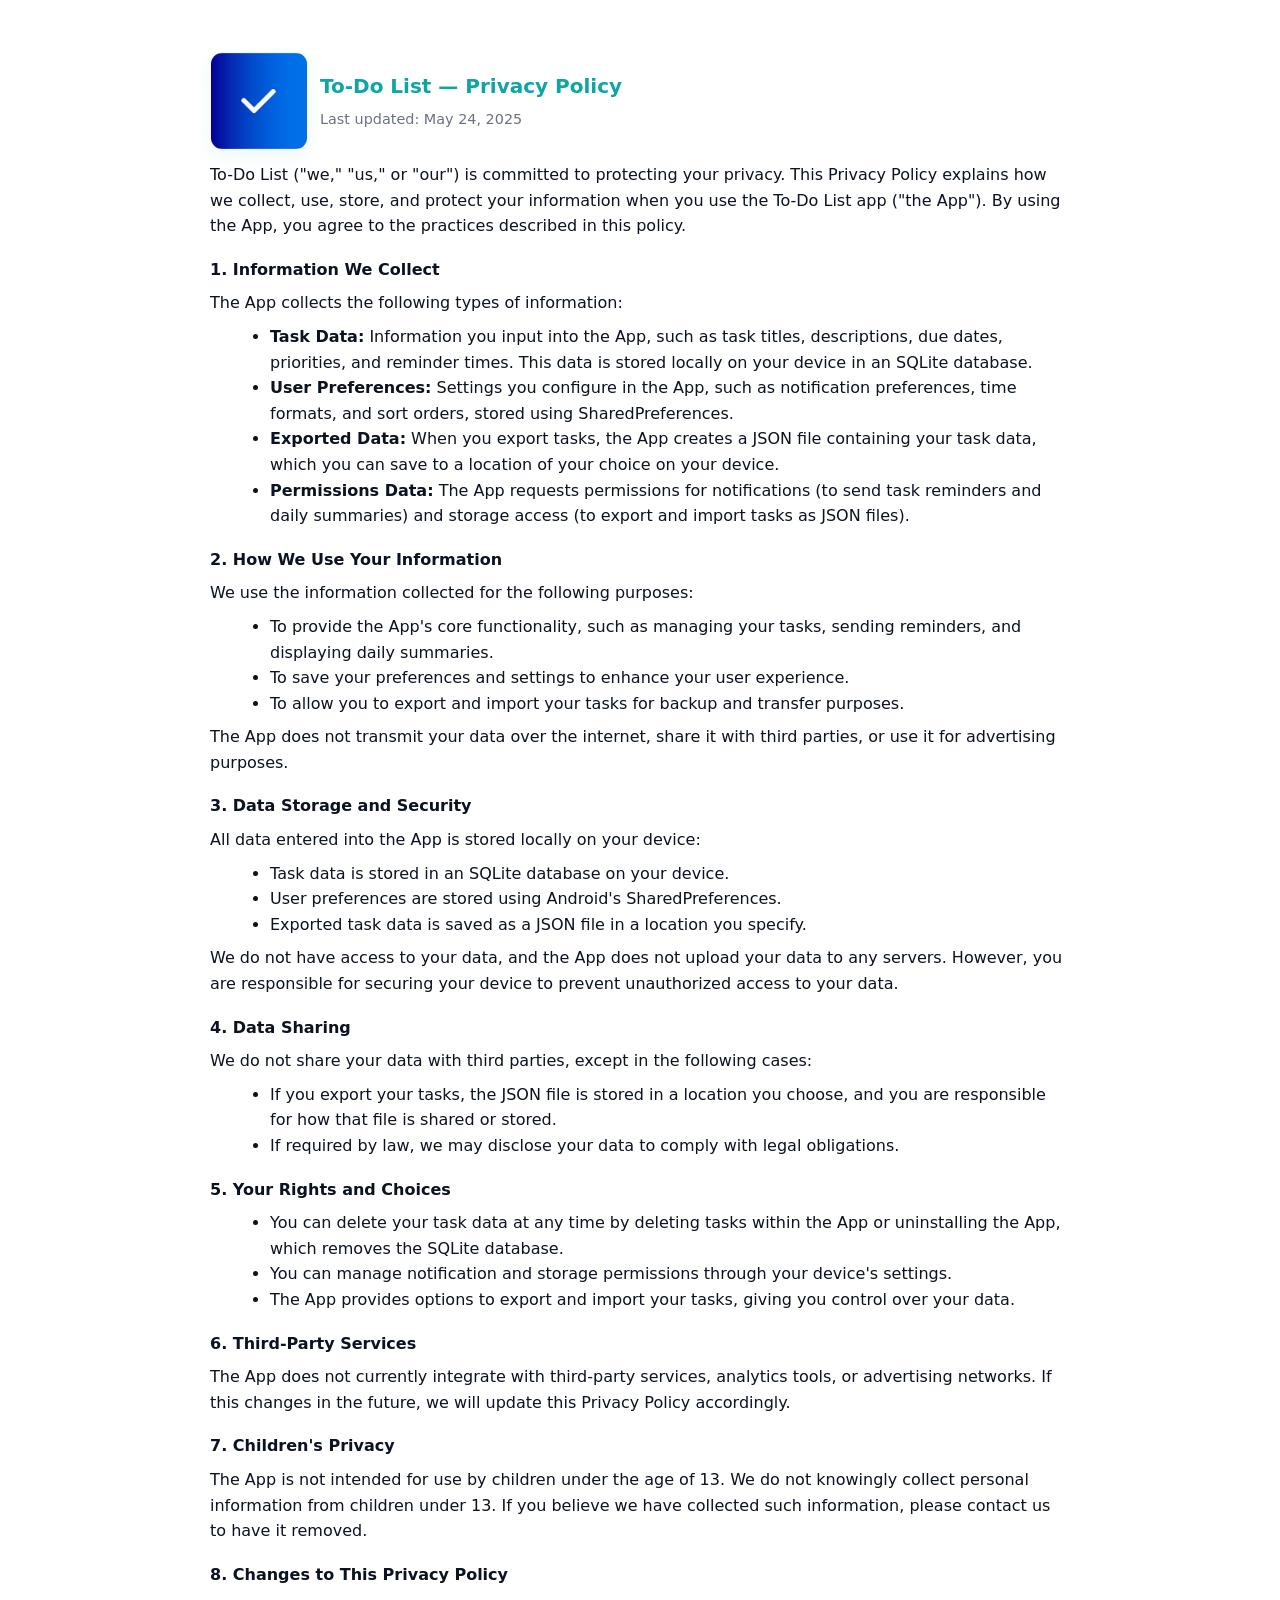
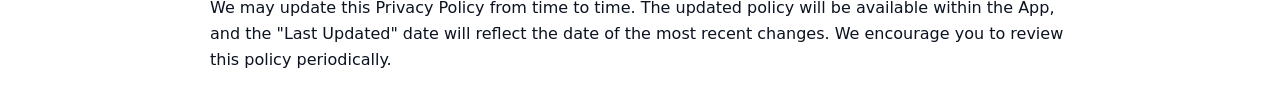
==== index.html @ e862a298 "Add files via upload" ====
<!DOCTYPE html>
<html lang="en">
<head>
    <meta charset="utf-8" />
    <meta name="viewport" content="width=device-width,initial-scale=1" />
    <title>To-Do List — Privacy Policy</title>
    <style>
        :root{
          --bg:#ffffff;
          --text:#0b1220;
          --muted:#6b7280;
          --accent:#0ea5a4;
          font-family: Inter, system-ui, -apple-system, "Segoe UI", Roboto, Arial, sans-serif;
        }
        html,body{height:100%;margin:0;background:var(--bg);color:var(--text);}
        .container{
          max-width:900px;
          margin:32px auto;
          padding:20px;
          box-sizing:border-box;
          line-height:1.6;
        }
        h1{margin:0 0 6px;font-size:1.25rem;color:var(--accent)}
        h2{font-size:1rem;margin:18px 0 8px}
        p{margin:8px 0;color:var(--text)}
        .meta{color:var(--muted);font-size:.9rem;margin-bottom:0}
        ul{margin:8px 0 8px 20px}
        a{color:var(--accent);text-decoration:none}
        @media (max-width:600px){
          .container{padding:16px;margin:18px}
          h1{font-size:1.1rem}
        }

        /* header: small image left, title/meta right */
        .top{
          display:flex;
          align-items:center;
          gap:12px;
          margin-bottom:12px;
        }
        .head-text{display:flex;flex-direction:column;gap:6px;min-width:0;}
        .head-text h1{margin:0; font-size:1.25rem; color:var(--accent); white-space:nowrap; overflow:hidden; text-overflow:ellipsis;}
        .hero{
          display:block;
          width:clamp(48px, 10vw, 96px);
          height:auto;
          margin:0;
          border-radius:12px;
          object-fit:cover;
          box-shadow:0 6px 18px rgba(14,165,164,0.08);
          border:1px solid rgba(6,7,8,0.04);
          flex:0 0 auto;
        }

        @media (max-width:600px){
          .top{flex-direction:row;align-items:center;gap:10px;}
        }
        @media (max-width:420px){
          .top{flex-direction:column;align-items:flex-start;gap:10px;}
          .hero{width:clamp(56px, 22vw, 96px);}
          .head-text h1{font-size:1.1rem}
        }
    </style>
</head>
<body>
  <main class="container" role="main" aria-labelledby="title">
    <div class="top">
      <!-- Use the provided workspace image as the app logo -->
      <img src="image.png" alt="To-Do List app icon" class="hero" />
      <div class="head-text">
        <h1 id="title">To-Do List — Privacy Policy</h1>
        <div class="meta">Last updated: May 24, 2025</div>
      </div>
    </div>

    <p>To-Do List ("we," "us," or "our") is committed to protecting your privacy. This Privacy Policy explains how we collect, use, store, and protect your information when you use the To-Do List app ("the App"). By using the App, you agree to the practices described in this policy.</p>

    <h2>1. Information We Collect</h2>
    <p>The App collects the following types of information:</p>
    <ul>
        <li><strong>Task Data:</strong> Information you input into the App, such as task titles, descriptions, due dates, priorities, and reminder times. This data is stored locally on your device in an SQLite database.</li>
        <li><strong>User Preferences:</strong> Settings you configure in the App, such as notification preferences, time formats, and sort orders, stored using SharedPreferences.</li>
        <li><strong>Exported Data:</strong> When you export tasks, the App creates a JSON file containing your task data, which you can save to a location of your choice on your device.</li>
        <li><strong>Permissions Data:</strong> The App requests permissions for notifications (to send task reminders and daily summaries) and storage access (to export and import tasks as JSON files).</li>
    </ul>

    <h2>2. How We Use Your Information</h2>
    <p>We use the information collected for the following purposes:</p>
    <ul>
        <li>To provide the App's core functionality, such as managing your tasks, sending reminders, and displaying daily summaries.</li>
        <li>To save your preferences and settings to enhance your user experience.</li>
        <li>To allow you to export and import your tasks for backup and transfer purposes.</li>
    </ul>
    <p>The App does not transmit your data over the internet, share it with third parties, or use it for advertising purposes.</p>

    <h2>3. Data Storage and Security</h2>
    <p>All data entered into the App is stored locally on your device:</p>
    <ul>
        <li>Task data is stored in an SQLite database on your device.</li>
        <li>User preferences are stored using Android's SharedPreferences.</li>
        <li>Exported task data is saved as a JSON file in a location you specify.</li>
    </ul>
    <p>We do not have access to your data, and the App does not upload your data to any servers. However, you are responsible for securing your device to prevent unauthorized access to your data.</p>

    <h2>4. Data Sharing</h2>
    <p>We do not share your data with third parties, except in the following cases:</p>
    <ul>
        <li>If you export your tasks, the JSON file is stored in a location you choose, and you are responsible for how that file is shared or stored.</li>
        <li>If required by law, we may disclose your data to comply with legal obligations.</li>
    </ul>

    <h2>5. Your Rights and Choices</h2>
    <ul>
        <li>You can delete your task data at any time by deleting tasks within the App or uninstalling the App, which removes the SQLite database.</li>
        <li>You can manage notification and storage permissions through your device's settings.</li>
        <li>The App provides options to export and import your tasks, giving you control over your data.</li>
    </ul>

    <h2>6. Third-Party Services</h2>
    <p>The App does not currently integrate with third-party services, analytics tools, or advertising networks. If this changes in the future, we will update this Privacy Policy accordingly.</p>

    <h2>7. Children's Privacy</h2>
    <p>The App is not intended for use by children under the age of 13. We do not knowingly collect personal information from children under 13. If you believe we have collected such information, please contact us to have it removed.</p>

    <h2>8. Changes to This Privacy Policy</h2>
    <p>We may update this Privacy Policy from time to time. The updated policy will be available within the App, and the "Last Updated" date will reflect the date of the most recent changes. We encourage you to review this policy periodically.</p>
  </main>
</body>
</html>
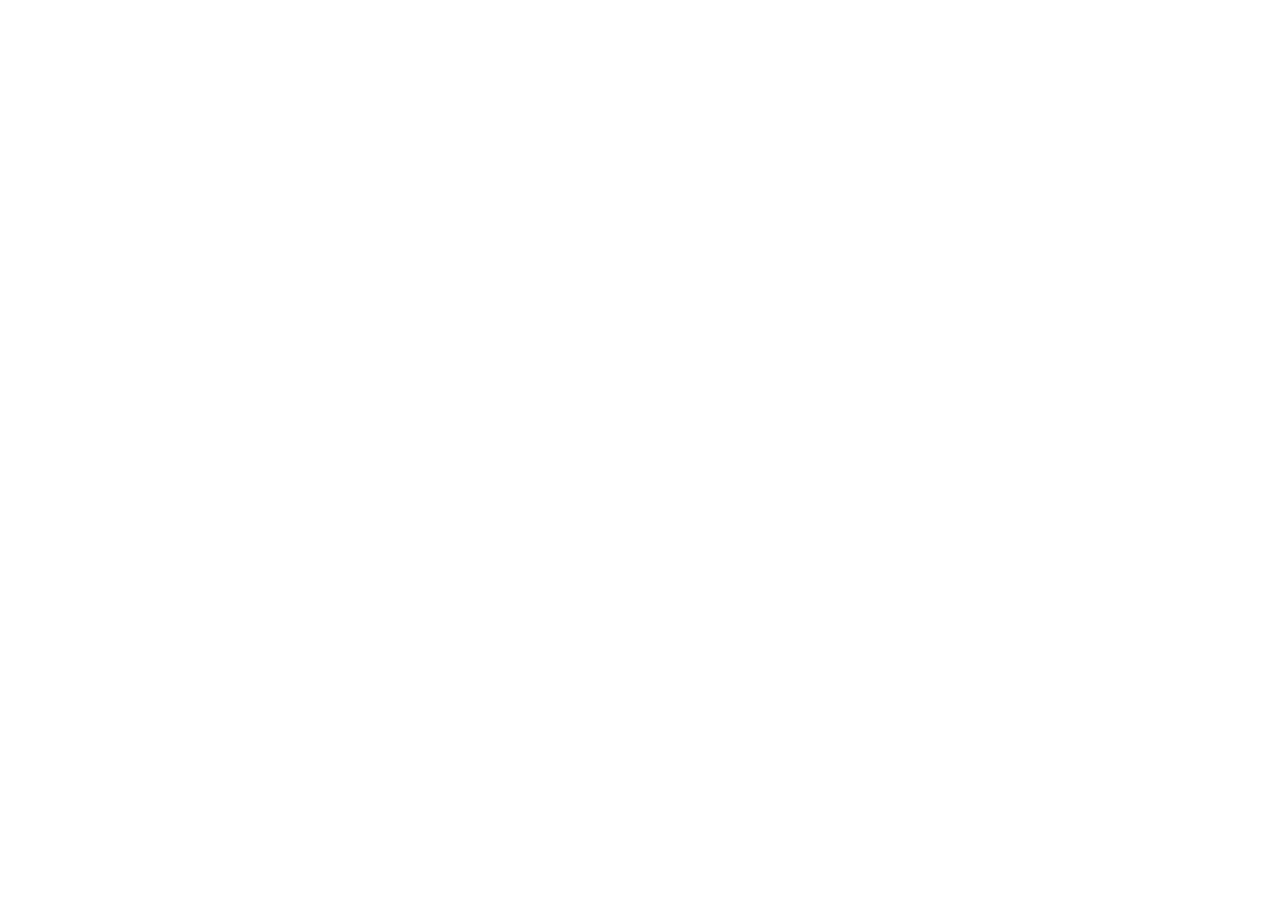
==== commit c8a1e165: "1" ====
--- a/index.html
+++ b/index.html
@@ -1,129 +1,16 @@
-<!DOCTYPE html>
+<!doctype html>
 <html lang="en">
 <head>
-    <meta charset="utf-8" />
-    <meta name="viewport" content="width=device-width,initial-scale=1" />
-    <title>To-Do List — Privacy Policy</title>
-    <style>
-        :root{
-          --bg:#ffffff;
-          --text:#0b1220;
-          --muted:#6b7280;
-          --accent:#0ea5a4;
-          font-family: Inter, system-ui, -apple-system, "Segoe UI", Roboto, Arial, sans-serif;
-        }
-        html,body{height:100%;margin:0;background:var(--bg);color:var(--text);}
-        .container{
-          max-width:900px;
-          margin:32px auto;
-          padding:20px;
-          box-sizing:border-box;
-          line-height:1.6;
-        }
-        h1{margin:0 0 6px;font-size:1.25rem;color:var(--accent)}
-        h2{font-size:1rem;margin:18px 0 8px}
-        p{margin:8px 0;color:var(--text)}
-        .meta{color:var(--muted);font-size:.9rem;margin-bottom:0}
-        ul{margin:8px 0 8px 20px}
-        a{color:var(--accent);text-decoration:none}
-        @media (max-width:600px){
-          .container{padding:16px;margin:18px}
-          h1{font-size:1.1rem}
-        }
-
-        /* header: small image left, title/meta right */
-        .top{
-          display:flex;
-          align-items:center;
-          gap:12px;
-          margin-bottom:12px;
-        }
-        .head-text{display:flex;flex-direction:column;gap:6px;min-width:0;}
-        .head-text h1{margin:0; font-size:1.25rem; color:var(--accent); white-space:nowrap; overflow:hidden; text-overflow:ellipsis;}
-        .hero{
-          display:block;
-          width:clamp(48px, 10vw, 96px);
-          height:auto;
-          margin:0;
-          border-radius:12px;
-          object-fit:cover;
-          box-shadow:0 6px 18px rgba(14,165,164,0.08);
-          border:1px solid rgba(6,7,8,0.04);
-          flex:0 0 auto;
-        }
-
-        @media (max-width:600px){
-          .top{flex-direction:row;align-items:center;gap:10px;}
-        }
-        @media (max-width:420px){
-          .top{flex-direction:column;align-items:flex-start;gap:10px;}
-          .hero{width:clamp(56px, 22vw, 96px);}
-          .head-text h1{font-size:1.1rem}
-        }
-    </style>
+  <meta charset="utf-8" />
+  <title>Redirecting…</title>
+  <meta http-equiv="refresh" content="0;url=https://gen-fun-1.github.io/home/">
+  <script>
+    // Fallback for browsers that ignore meta refresh
+    window.location.replace("https://gen-fun-1.github.io/home/");
+  </script>
+  <style>body{font-family:system-ui,Segoe UI,Roboto,Helvetica,Arial,sans-serif;margin:4rem;text-align:center;color:#333}</style>
 </head>
 <body>
-  <main class="container" role="main" aria-labelledby="title">
-    <div class="top">
-      <!-- Use the provided workspace image as the app logo -->
-      <img src="image.png" alt="To-Do List app icon" class="hero" />
-      <div class="head-text">
-        <h1 id="title">To-Do List — Privacy Policy</h1>
-        <div class="meta">Last updated: May 24, 2025</div>
-      </div>
-    </div>
-
-    <p>To-Do List ("we," "us," or "our") is committed to protecting your privacy. This Privacy Policy explains how we collect, use, store, and protect your information when you use the To-Do List app ("the App"). By using the App, you agree to the practices described in this policy.</p>
-
-    <h2>1. Information We Collect</h2>
-    <p>The App collects the following types of information:</p>
-    <ul>
-        <li><strong>Task Data:</strong> Information you input into the App, such as task titles, descriptions, due dates, priorities, and reminder times. This data is stored locally on your device in an SQLite database.</li>
-        <li><strong>User Preferences:</strong> Settings you configure in the App, such as notification preferences, time formats, and sort orders, stored using SharedPreferences.</li>
-        <li><strong>Exported Data:</strong> When you export tasks, the App creates a JSON file containing your task data, which you can save to a location of your choice on your device.</li>
-        <li><strong>Permissions Data:</strong> The App requests permissions for notifications (to send task reminders and daily summaries) and storage access (to export and import tasks as JSON files).</li>
-    </ul>
-
-    <h2>2. How We Use Your Information</h2>
-    <p>We use the information collected for the following purposes:</p>
-    <ul>
-        <li>To provide the App's core functionality, such as managing your tasks, sending reminders, and displaying daily summaries.</li>
-        <li>To save your preferences and settings to enhance your user experience.</li>
-        <li>To allow you to export and import your tasks for backup and transfer purposes.</li>
-    </ul>
-    <p>The App does not transmit your data over the internet, share it with third parties, or use it for advertising purposes.</p>
-
-    <h2>3. Data Storage and Security</h2>
-    <p>All data entered into the App is stored locally on your device:</p>
-    <ul>
-        <li>Task data is stored in an SQLite database on your device.</li>
-        <li>User preferences are stored using Android's SharedPreferences.</li>
-        <li>Exported task data is saved as a JSON file in a location you specify.</li>
-    </ul>
-    <p>We do not have access to your data, and the App does not upload your data to any servers. However, you are responsible for securing your device to prevent unauthorized access to your data.</p>
-
-    <h2>4. Data Sharing</h2>
-    <p>We do not share your data with third parties, except in the following cases:</p>
-    <ul>
-        <li>If you export your tasks, the JSON file is stored in a location you choose, and you are responsible for how that file is shared or stored.</li>
-        <li>If required by law, we may disclose your data to comply with legal obligations.</li>
-    </ul>
-
-    <h2>5. Your Rights and Choices</h2>
-    <ul>
-        <li>You can delete your task data at any time by deleting tasks within the App or uninstalling the App, which removes the SQLite database.</li>
-        <li>You can manage notification and storage permissions through your device's settings.</li>
-        <li>The App provides options to export and import your tasks, giving you control over your data.</li>
-    </ul>
-
-    <h2>6. Third-Party Services</h2>
-    <p>The App does not currently integrate with third-party services, analytics tools, or advertising networks. If this changes in the future, we will update this Privacy Policy accordingly.</p>
-
-    <h2>7. Children's Privacy</h2>
-    <p>The App is not intended for use by children under the age of 13. We do not knowingly collect personal information from children under 13. If you believe we have collected such information, please contact us to have it removed.</p>
-
-    <h2>8. Changes to This Privacy Policy</h2>
-    <p>We may update this Privacy Policy from time to time. The updated policy will be available within the App, and the "Last Updated" date will reflect the date of the most recent changes. We encourage you to review this policy periodically.</p>
-  </main>
+  <p>Redirecting to <a href="https://gen-fun-1.github.io/home/">https://gen-fun-1.github.io/home/</a>…</p>
 </body>
-</html>
+</html>
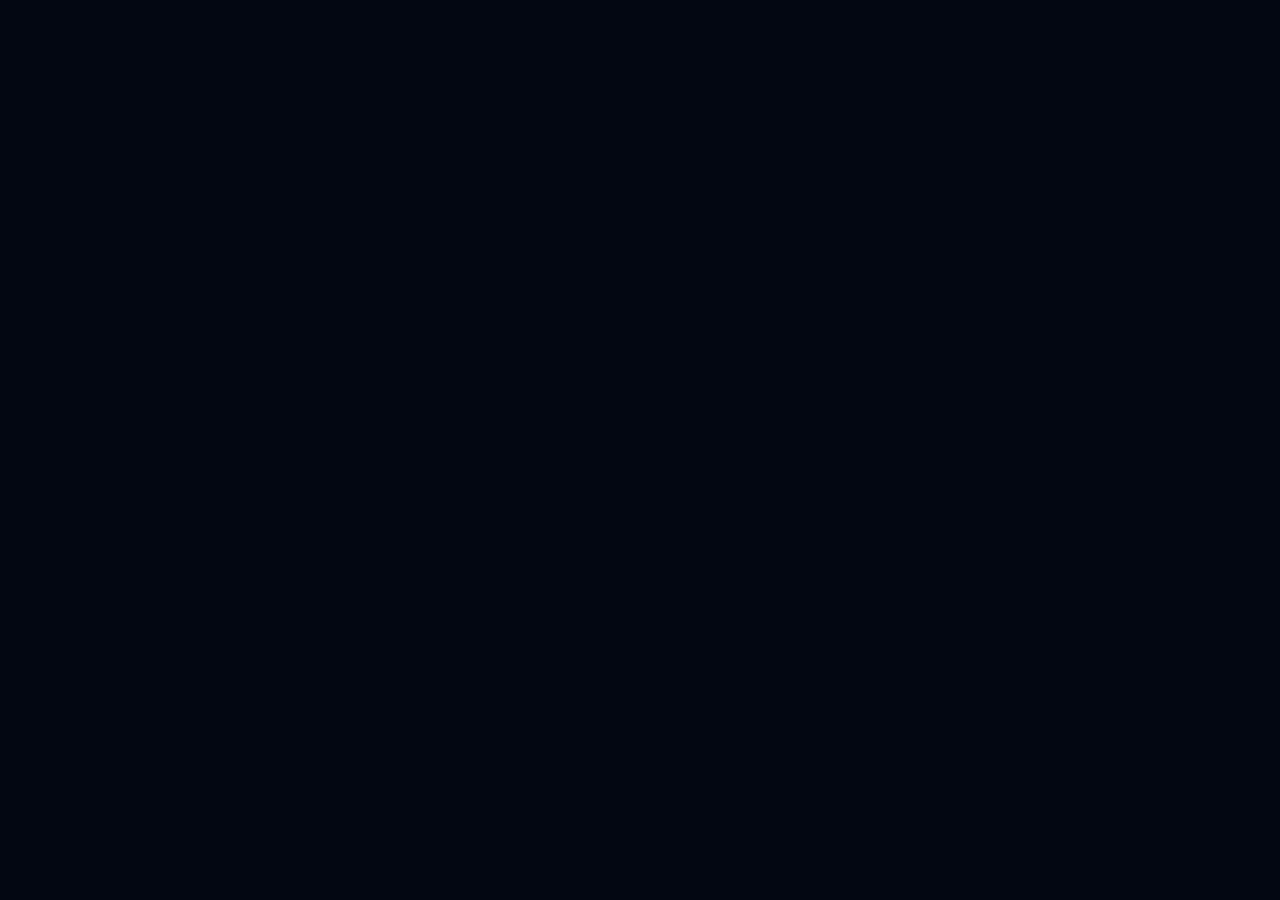
==== commit d9305bf0: "new" ====
--- a/index.html
+++ b/index.html
@@ -1,16 +1,14 @@
 <!doctype html>
 <html lang="en">
-<head>
-  <meta charset="utf-8" />
-  <title>Redirecting…</title>
-  <meta http-equiv="refresh" content="0;url=https://gen-fun-1.github.io/home/">
-  <script>
-    // Fallback for browsers that ignore meta refresh
-    window.location.replace("https://gen-fun-1.github.io/home/");
-  </script>
-  <style>body{font-family:system-ui,Segoe UI,Roboto,Helvetica,Arial,sans-serif;margin:4rem;text-align:center;color:#333}</style>
-</head>
-<body>
-  <p>Redirecting to <a href="https://gen-fun-1.github.io/home/">https://gen-fun-1.github.io/home/</a>…</p>
-</body>
-</html>+  <head>
+    <meta charset="UTF-8" />
+    <link rel="icon" type="image/svg+xml" href="/logo.svg" />
+    <meta name="viewport" content="width=device-width, initial-scale=1.0" />
+    <title>GenFun Studio — Game & App Development</title>
+    <script type="module" crossorigin src="/assets/index-BTzq_X8c.js"></script>
+    <link rel="stylesheet" crossorigin href="/assets/index-Buv08vdB.css">
+  </head>
+  <body>
+    <div id="root"></div>
+  </body>
+</html>
--- a/assets/index-Buv08vdB.css
+++ b/assets/index-Buv08vdB.css
@@ -0,0 +1,2 @@
+/*! tailwindcss v4.3.2 | MIT License | https://tailwindcss.com */
+@layer properties{@supports (((-webkit-hyphens:none)) and (not (margin-trim:inline))) or ((-moz-orient:inline) and (not (color:rgb(from red r g b)))){*,:before,:after,::backdrop{--tw-space-y-reverse:0;--tw-border-style:solid;--tw-leading:initial;--tw-font-weight:initial;--tw-tracking:initial;--tw-backdrop-blur:initial;--tw-backdrop-brightness:initial;--tw-backdrop-contrast:initial;--tw-backdrop-grayscale:initial;--tw-backdrop-hue-rotate:initial;--tw-backdrop-invert:initial;--tw-backdrop-opacity:initial;--tw-backdrop-saturate:initial;--tw-backdrop-sepia:initial;--tw-blur:initial;--tw-brightness:initial;--tw-contrast:initial;--tw-grayscale:initial;--tw-hue-rotate:initial;--tw-invert:initial;--tw-opacity:initial;--tw-saturate:initial;--tw-sepia:initial;--tw-drop-shadow:initial;--tw-drop-shadow-color:initial;--tw-drop-shadow-alpha:100%;--tw-drop-shadow-size:initial}}}@layer theme{:root,:host{--font-sans:ui-sans-serif, system-ui, sans-serif, "Apple Color Emoji", "Segoe UI Emoji", "Segoe UI Symbol", "Noto Color Emoji";--font-mono:ui-monospace, SFMono-Regular, Menlo, Monaco, Consolas, "Liberation Mono", "Courier New", monospace;--color-orange-500:oklch(70.5% .213 47.604);--color-orange-600:oklch(64.6% .222 41.116);--color-green-500:oklch(72.3% .219 149.579);--color-green-600:oklch(62.7% .194 149.214);--color-teal-400:oklch(77.7% .152 181.912);--color-teal-500:oklch(70.4% .14 182.503);--color-teal-600:oklch(60% .118 184.704);--color-sky-500:oklch(68.5% .169 237.323);--color-sky-600:oklch(58.8% .158 241.966);--color-blue-500:oklch(62.3% .214 259.815);--color-blue-600:oklch(54.6% .245 262.881);--color-black:#000;--color-white:#fff;--spacing:.25rem;--container-xl:36rem;--container-2xl:42rem;--container-3xl:48rem;--container-4xl:56rem;--container-6xl:72rem;--text-xs:.75rem;--text-xs--line-height:calc(1 / .75);--text-sm:.875rem;--text-sm--line-height:calc(1.25 / .875);--text-lg:1.125rem;--text-lg--line-height:calc(1.75 / 1.125);--text-xl:1.25rem;--text-xl--line-height:calc(1.75 / 1.25);--text-2xl:1.5rem;--text-2xl--line-height:calc(2 / 1.5);--text-3xl:1.875rem;--text-3xl--line-height:calc(2.25 / 1.875);--text-4xl:2.25rem;--text-4xl--line-height:calc(2.5 / 2.25);--text-5xl:3rem;--text-5xl--line-height:1;--text-6xl:3.75rem;--text-6xl--line-height:1;--text-7xl:4.5rem;--text-7xl--line-height:1;--font-weight-medium:500;--font-weight-semibold:600;--font-weight-bold:700;--tracking-tight:-.025em;--tracking-widest:.1em;--leading-tight:1.25;--leading-relaxed:1.625;--radius-lg:.5rem;--radius-xl:.75rem;--radius-2xl:1rem;--default-transition-duration:.15s;--default-transition-timing-function:cubic-bezier(.4, 0, .2, 1);--default-font-family:var(--font-sans);--default-mono-font-family:var(--font-mono);--color-surface:#0a0a0a;--color-surface-2:#111;--color-accent:#a855f7;--color-muted:#6b7280;--color-border:#1f2937;--color-card:#111827}}@layer base{*,:after,:before,::backdrop{box-sizing:border-box;border:0 solid;margin:0;padding:0}::file-selector-button{box-sizing:border-box;border:0 solid;margin:0;padding:0}html,:host{-webkit-text-size-adjust:100%;tab-size:4;line-height:1.5;font-family:var(--default-font-family,ui-sans-serif, system-ui, sans-serif, "Apple Color Emoji", "Segoe UI Emoji", "Segoe UI Symbol", "Noto Color Emoji");font-feature-settings:var(--default-font-feature-settings,normal);font-variation-settings:var(--default-font-variation-settings,normal);-webkit-tap-highlight-color:transparent}hr{height:0;color:inherit;border-top-width:1px}abbr:where([title]){-webkit-text-decoration:underline dotted;text-decoration:underline dotted}h1,h2,h3,h4,h5,h6{font-size:inherit;font-weight:inherit}a{color:inherit;-webkit-text-decoration:inherit;-webkit-text-decoration:inherit;-webkit-text-decoration:inherit;-webkit-text-decoration:inherit;text-decoration:inherit}b,strong{font-weight:bolder}code,kbd,samp,pre{font-family:var(--default-mono-font-family,ui-monospace, SFMono-Regular, Menlo, Monaco, Consolas, "Liberation Mono", "Courier New", monospace);font-feature-settings:var(--default-mono-font-feature-settings,normal);font-variation-settings:var(--default-mono-font-variation-settings,normal);font-size:1em}small{font-size:80%}sub,sup{vertical-align:baseline;font-size:75%;line-height:0;position:relative}sub{bottom:-.25em}sup{top:-.5em}table{text-indent:0;border-color:inherit;border-collapse:collapse}:-moz-focusring{outline:auto}progress{vertical-align:baseline}summary{display:list-item}ol,ul,menu{list-style:none}img,svg,video,canvas,audio,iframe,embed,object{vertical-align:middle;display:block}img,video{max-width:100%;height:auto}button,input,select,optgroup,textarea{font:inherit;font-feature-settings:inherit;font-variation-settings:inherit;letter-spacing:inherit;color:inherit;opacity:1;background-color:#0000;border-radius:0}::file-selector-button{font:inherit;font-feature-settings:inherit;font-variation-settings:inherit;letter-spacing:inherit;color:inherit;opacity:1;background-color:#0000;border-radius:0}:where(select:is([multiple],[size])) optgroup{font-weight:bolder}:where(select:is([multiple],[size])) optgroup option{padding-inline-start:20px}::file-selector-button{margin-inline-end:4px}::placeholder{opacity:1}@supports (not ((-webkit-appearance:-apple-pay-button))) or (contain-intrinsic-size:1px){::placeholder{color:currentColor}@supports (color:color-mix(in lab, red, red)){::placeholder{color:color-mix(in oklab, currentcolor 50%, transparent)}}}textarea{resize:vertical}::-webkit-search-decoration{-webkit-appearance:none}::-webkit-date-and-time-value{min-height:1lh;text-align:inherit}::-webkit-datetime-edit{display:inline-flex}::-webkit-datetime-edit-fields-wrapper{padding:0}::-webkit-datetime-edit{padding-block:0}::-webkit-datetime-edit-year-field{padding-block:0}::-webkit-datetime-edit-month-field{padding-block:0}::-webkit-datetime-edit-day-field{padding-block:0}::-webkit-datetime-edit-hour-field{padding-block:0}::-webkit-datetime-edit-minute-field{padding-block:0}::-webkit-datetime-edit-second-field{padding-block:0}::-webkit-datetime-edit-millisecond-field{padding-block:0}::-webkit-datetime-edit-meridiem-field{padding-block:0}::-webkit-calendar-picker-indicator{line-height:1}:-moz-ui-invalid{box-shadow:none}button,input:where([type=button],[type=reset],[type=submit]){appearance:button}::file-selector-button{appearance:button}::-webkit-inner-spin-button{height:auto}::-webkit-outer-spin-button{height:auto}[hidden]:where(:not([hidden=until-found])){display:none!important}}@layer components;@layer utilities{.fixed{position:fixed}.top-0{top:0}.right-0{right:0}.left-0{left:0}.z-50{z-index:50}.mx-auto{margin-inline:auto}.mt-0\.5{margin-top:calc(var(--spacing) * .5)}.mt-1{margin-top:var(--spacing)}.mt-2{margin-top:calc(var(--spacing) * 2)}.mt-10{margin-top:calc(var(--spacing) * 10)}.mt-12{margin-top:calc(var(--spacing) * 12)}.mb-1{margin-bottom:var(--spacing)}.mb-2{margin-bottom:calc(var(--spacing) * 2)}.mb-3{margin-bottom:calc(var(--spacing) * 3)}.mb-4{margin-bottom:calc(var(--spacing) * 4)}.mb-6{margin-bottom:calc(var(--spacing) * 6)}.mb-8{margin-bottom:calc(var(--spacing) * 8)}.mb-10{margin-bottom:calc(var(--spacing) * 10)}.mb-14{margin-bottom:calc(var(--spacing) * 14)}.ml-auto{margin-left:auto}.block{display:block}.flex{display:flex}.grid{display:grid}.hidden{display:none}.inline-block{display:inline-block}.inline-flex{display:inline-flex}.h-2{height:calc(var(--spacing) * 2)}.h-4{height:calc(var(--spacing) * 4)}.h-5{height:calc(var(--spacing) * 5)}.h-6{height:calc(var(--spacing) * 6)}.h-7{height:calc(var(--spacing) * 7)}.h-8{height:calc(var(--spacing) * 8)}.h-10{height:calc(var(--spacing) * 10)}.h-14{height:calc(var(--spacing) * 14)}.h-20{height:calc(var(--spacing) * 20)}.min-h-screen{min-height:100vh}.w-2{width:calc(var(--spacing) * 2)}.w-4{width:calc(var(--spacing) * 4)}.w-5{width:calc(var(--spacing) * 5)}.w-6{width:calc(var(--spacing) * 6)}.w-7{width:calc(var(--spacing) * 7)}.w-8{width:calc(var(--spacing) * 8)}.w-10{width:calc(var(--spacing) * 10)}.w-14{width:calc(var(--spacing) * 14)}.w-20{width:calc(var(--spacing) * 20)}.max-w-2xl{max-width:var(--container-2xl)}.max-w-3xl{max-width:var(--container-3xl)}.max-w-4xl{max-width:var(--container-4xl)}.max-w-6xl{max-width:var(--container-6xl)}.max-w-xl{max-width:var(--container-xl)}.min-w-0{min-width:0}.shrink-0{flex-shrink:0}.cursor-pointer{cursor:pointer}.list-disc{list-style-type:disc}.flex-col{flex-direction:column}.flex-wrap{flex-wrap:wrap}.items-center{align-items:center}.items-start{align-items:flex-start}.justify-between{justify-content:space-between}.justify-center{justify-content:center}.gap-1{gap:var(--spacing)}.gap-1\.5{gap:calc(var(--spacing) * 1.5)}.gap-2{gap:calc(var(--spacing) * 2)}.gap-3{gap:calc(var(--spacing) * 3)}.gap-4{gap:calc(var(--spacing) * 4)}.gap-5{gap:calc(var(--spacing) * 5)}.gap-6{gap:calc(var(--spacing) * 6)}:where(.space-y-1>:not(:last-child)){--tw-space-y-reverse:0;margin-block-start:calc(var(--spacing) * var(--tw-space-y-reverse));margin-block-end:calc(var(--spacing) * calc(1 - var(--tw-space-y-reverse)))}:where(.space-y-2>:not(:last-child)){--tw-space-y-reverse:0;margin-block-start:calc(calc(var(--spacing) * 2) * var(--tw-space-y-reverse));margin-block-end:calc(calc(var(--spacing) * 2) * calc(1 - var(--tw-space-y-reverse)))}:where(.space-y-8>:not(:last-child)){--tw-space-y-reverse:0;margin-block-start:calc(calc(var(--spacing) * 8) * var(--tw-space-y-reverse));margin-block-end:calc(calc(var(--spacing) * 8) * calc(1 - var(--tw-space-y-reverse)))}.overflow-hidden{overflow:hidden}.rounded{border-radius:.25rem}.rounded-2xl{border-radius:var(--radius-2xl)}.rounded-full{border-radius:3.40282e38px}.rounded-lg{border-radius:var(--radius-lg)}.rounded-xl{border-radius:var(--radius-xl)}.border{border-style:var(--tw-border-style);border-width:1px}.border-t{border-top-style:var(--tw-border-style);border-top-width:1px}.border-b{border-bottom-style:var(--tw-border-style);border-bottom-width:1px}.border-accent\/20{border-color:#a855f733}@supports (color:color-mix(in lab, red, red)){.border-accent\/20{border-color:color-mix(in oklab, var(--color-accent) 20%, transparent)}}.border-accent\/30{border-color:#a855f74d}@supports (color:color-mix(in lab, red, red)){.border-accent\/30{border-color:color-mix(in oklab, var(--color-accent) 30%, transparent)}}.border-blue-500\/20{border-color:#3080ff33}@supports (color:color-mix(in lab, red, red)){.border-blue-500\/20{border-color:color-mix(in oklab, var(--color-blue-500) 20%, transparent)}}.border-border{border-color:var(--color-border)}.bg-accent{background-color:var(--color-accent)}.bg-accent\/5{background-color:#a855f70d}@supports (color:color-mix(in lab, red, red)){.bg-accent\/5{background-color:color-mix(in oklab, var(--color-accent) 5%, transparent)}}.bg-accent\/10{background-color:#a855f71a}@supports (color:color-mix(in lab, red, red)){.bg-accent\/10{background-color:color-mix(in oklab, var(--color-accent) 10%, transparent)}}.bg-blue-500\/5{background-color:#3080ff0d}@supports (color:color-mix(in lab, red, red)){.bg-blue-500\/5{background-color:color-mix(in oklab, var(--color-blue-500) 5%, transparent)}}.bg-blue-600{background-color:var(--color-blue-600)}.bg-card{background-color:var(--color-card)}.bg-green-600{background-color:var(--color-green-600)}.bg-orange-600{background-color:var(--color-orange-600)}.bg-sky-600{background-color:var(--color-sky-600)}.bg-surface{background-color:var(--color-surface)}.bg-surface-2{background-color:var(--color-surface-2)}.bg-surface\/80{background-color:#0a0a0acc}@supports (color:color-mix(in lab, red, red)){.bg-surface\/80{background-color:color-mix(in oklab, var(--color-surface) 80%, transparent)}}.bg-teal-500\/10{background-color:#00baa71a}@supports (color:color-mix(in lab, red, red)){.bg-teal-500\/10{background-color:color-mix(in oklab, var(--color-teal-500) 10%, transparent)}}.bg-teal-600{background-color:var(--color-teal-600)}.object-cover{object-fit:cover}.p-4{padding:calc(var(--spacing) * 4)}.p-5{padding:calc(var(--spacing) * 5)}.px-2{padding-inline:calc(var(--spacing) * 2)}.px-4{padding-inline:calc(var(--spacing) * 4)}.px-5{padding-inline:calc(var(--spacing) * 5)}.px-6{padding-inline:calc(var(--spacing) * 6)}.py-0\.5{padding-block:calc(var(--spacing) * .5)}.py-1{padding-block:var(--spacing)}.py-1\.5{padding-block:calc(var(--spacing) * 1.5)}.py-2{padding-block:calc(var(--spacing) * 2)}.py-3{padding-block:calc(var(--spacing) * 3)}.py-10{padding-block:calc(var(--spacing) * 10)}.py-16{padding-block:calc(var(--spacing) * 16)}.py-24{padding-block:calc(var(--spacing) * 24)}.pt-6{padding-top:calc(var(--spacing) * 6)}.pt-16{padding-top:calc(var(--spacing) * 16)}.pt-20{padding-top:calc(var(--spacing) * 20)}.pt-28{padding-top:calc(var(--spacing) * 28)}.pb-4{padding-bottom:calc(var(--spacing) * 4)}.pb-16{padding-bottom:calc(var(--spacing) * 16)}.pl-5{padding-left:calc(var(--spacing) * 5)}.text-center{text-align:center}.text-left{text-align:left}.text-2xl{font-size:var(--text-2xl);line-height:var(--tw-leading,var(--text-2xl--line-height))}.text-3xl{font-size:var(--text-3xl);line-height:var(--tw-leading,var(--text-3xl--line-height))}.text-4xl{font-size:var(--text-4xl);line-height:var(--tw-leading,var(--text-4xl--line-height))}.text-5xl{font-size:var(--text-5xl);line-height:var(--tw-leading,var(--text-5xl--line-height))}.text-lg{font-size:var(--text-lg);line-height:var(--tw-leading,var(--text-lg--line-height))}.text-sm{font-size:var(--text-sm);line-height:var(--tw-leading,var(--text-sm--line-height))}.text-xl{font-size:var(--text-xl);line-height:var(--tw-leading,var(--text-xl--line-height))}.text-xs{font-size:var(--text-xs);line-height:var(--tw-leading,var(--text-xs--line-height))}.leading-relaxed{--tw-leading:var(--leading-relaxed);line-height:var(--leading-relaxed)}.leading-tight{--tw-leading:var(--leading-tight);line-height:var(--leading-tight)}.font-bold{--tw-font-weight:var(--font-weight-bold);font-weight:var(--font-weight-bold)}.font-medium{--tw-font-weight:var(--font-weight-medium);font-weight:var(--font-weight-medium)}.font-semibold{--tw-font-weight:var(--font-weight-semibold);font-weight:var(--font-weight-semibold)}.tracking-tight{--tw-tracking:var(--tracking-tight);letter-spacing:var(--tracking-tight)}.tracking-widest{--tw-tracking:var(--tracking-widest);letter-spacing:var(--tracking-widest)}.text-accent{color:var(--color-accent)}.text-black{color:var(--color-black)}.text-muted{color:var(--color-muted)}.text-teal-400{color:var(--color-teal-400)}.text-white{color:var(--color-white)}.uppercase{text-transform:uppercase}.backdrop-blur{--tw-backdrop-blur:blur(8px);-webkit-backdrop-filter:var(--tw-backdrop-blur,) var(--tw-backdrop-brightness,) var(--tw-backdrop-contrast,) var(--tw-backdrop-grayscale,) var(--tw-backdrop-hue-rotate,) var(--tw-backdrop-invert,) var(--tw-backdrop-opacity,) var(--tw-backdrop-saturate,) var(--tw-backdrop-sepia,);backdrop-filter:var(--tw-backdrop-blur,) var(--tw-backdrop-brightness,) var(--tw-backdrop-contrast,) var(--tw-backdrop-grayscale,) var(--tw-backdrop-hue-rotate,) var(--tw-backdrop-invert,) var(--tw-backdrop-opacity,) var(--tw-backdrop-saturate,) var(--tw-backdrop-sepia,)}.transition-all{transition-property:all;transition-timing-function:var(--tw-ease,var(--default-transition-timing-function));transition-duration:var(--tw-duration,var(--default-transition-duration))}.transition-colors{transition-property:color,background-color,border-color,outline-color,text-decoration-color,fill,stroke,--tw-gradient-from,--tw-gradient-via,--tw-gradient-to;transition-timing-function:var(--tw-ease,var(--default-transition-timing-function));transition-duration:var(--tw-duration,var(--default-transition-duration))}@media (hover:hover){.hover\:border-accent\/30:hover{border-color:#a855f74d}@supports (color:color-mix(in lab, red, red)){.hover\:border-accent\/30:hover{border-color:color-mix(in oklab, var(--color-accent) 30%, transparent)}}.hover\:border-blue-500\/30:hover{border-color:#3080ff4d}@supports (color:color-mix(in lab, red, red)){.hover\:border-blue-500\/30:hover{border-color:color-mix(in oklab, var(--color-blue-500) 30%, transparent)}}.hover\:border-green-500\/30:hover{border-color:#00c7584d}@supports (color:color-mix(in lab, red, red)){.hover\:border-green-500\/30:hover{border-color:color-mix(in oklab, var(--color-green-500) 30%, transparent)}}.hover\:border-orange-500\/30:hover{border-color:#fe6e004d}@supports (color:color-mix(in lab, red, red)){.hover\:border-orange-500\/30:hover{border-color:color-mix(in oklab, var(--color-orange-500) 30%, transparent)}}.hover\:border-sky-500\/30:hover{border-color:#00a5ef4d}@supports (color:color-mix(in lab, red, red)){.hover\:border-sky-500\/30:hover{border-color:color-mix(in oklab, var(--color-sky-500) 30%, transparent)}}.hover\:border-teal-500\/30:hover{border-color:#00baa74d}@supports (color:color-mix(in lab, red, red)){.hover\:border-teal-500\/30:hover{border-color:color-mix(in oklab, var(--color-teal-500) 30%, transparent)}}.hover\:bg-surface-2:hover{background-color:var(--color-surface-2)}.hover\:text-white:hover{color:var(--color-white)}.hover\:underline:hover{text-decoration-line:underline}.hover\:brightness-110:hover{--tw-brightness:brightness(110%);filter:var(--tw-blur,) var(--tw-brightness,) var(--tw-contrast,) var(--tw-grayscale,) var(--tw-hue-rotate,) var(--tw-invert,) var(--tw-saturate,) var(--tw-sepia,) var(--tw-drop-shadow,)}}@media (width>=40rem){.sm\:grid-cols-2{grid-template-columns:repeat(2,minmax(0,1fr))}.sm\:grid-cols-3{grid-template-columns:repeat(3,minmax(0,1fr))}.sm\:flex-row{flex-direction:row}.sm\:text-4xl{font-size:var(--text-4xl);line-height:var(--tw-leading,var(--text-4xl--line-height))}.sm\:text-5xl{font-size:var(--text-5xl);line-height:var(--tw-leading,var(--text-5xl--line-height))}.sm\:text-6xl{font-size:var(--text-6xl);line-height:var(--tw-leading,var(--text-6xl--line-height))}}@media (width>=48rem){.md\:text-7xl{font-size:var(--text-7xl);line-height:var(--tw-leading,var(--text-7xl--line-height))}}@media (width>=64rem){.lg\:grid-cols-3{grid-template-columns:repeat(3,minmax(0,1fr))}}}html{scroll-behavior:smooth}body{color:#f9fafb;-webkit-font-smoothing:antialiased;background:#030712;font-family:Inter,system-ui,-apple-system,sans-serif}.gradient-text{-webkit-text-fill-color:transparent;background:linear-gradient(135deg,#a855f7,#6366f1);-webkit-background-clip:text;background-clip:text}@property --tw-space-y-reverse{syntax:"*";inherits:false;initial-value:0}@property --tw-border-style{syntax:"*";inherits:false;initial-value:solid}@property --tw-leading{syntax:"*";inherits:false}@property --tw-font-weight{syntax:"*";inherits:false}@property --tw-tracking{syntax:"*";inherits:false}@property --tw-backdrop-blur{syntax:"*";inherits:false}@property --tw-backdrop-brightness{syntax:"*";inherits:false}@property --tw-backdrop-contrast{syntax:"*";inherits:false}@property --tw-backdrop-grayscale{syntax:"*";inherits:false}@property --tw-backdrop-hue-rotate{syntax:"*";inherits:false}@property --tw-backdrop-invert{syntax:"*";inherits:false}@property --tw-backdrop-opacity{syntax:"*";inherits:false}@property --tw-backdrop-saturate{syntax:"*";inherits:false}@property --tw-backdrop-sepia{syntax:"*";inherits:false}@property --tw-blur{syntax:"*";inherits:false}@property --tw-brightness{syntax:"*";inherits:false}@property --tw-contrast{syntax:"*";inherits:false}@property --tw-grayscale{syntax:"*";inherits:false}@property --tw-hue-rotate{syntax:"*";inherits:false}@property --tw-invert{syntax:"*";inherits:false}@property --tw-opacity{syntax:"*";inherits:false}@property --tw-saturate{syntax:"*";inherits:false}@property --tw-sepia{syntax:"*";inherits:false}@property --tw-drop-shadow{syntax:"*";inherits:false}@property --tw-drop-shadow-color{syntax:"*";inherits:false}@property --tw-drop-shadow-alpha{syntax:"<percentage>";inherits:false;initial-value:100%}@property --tw-drop-shadow-size{syntax:"*";inherits:false}
